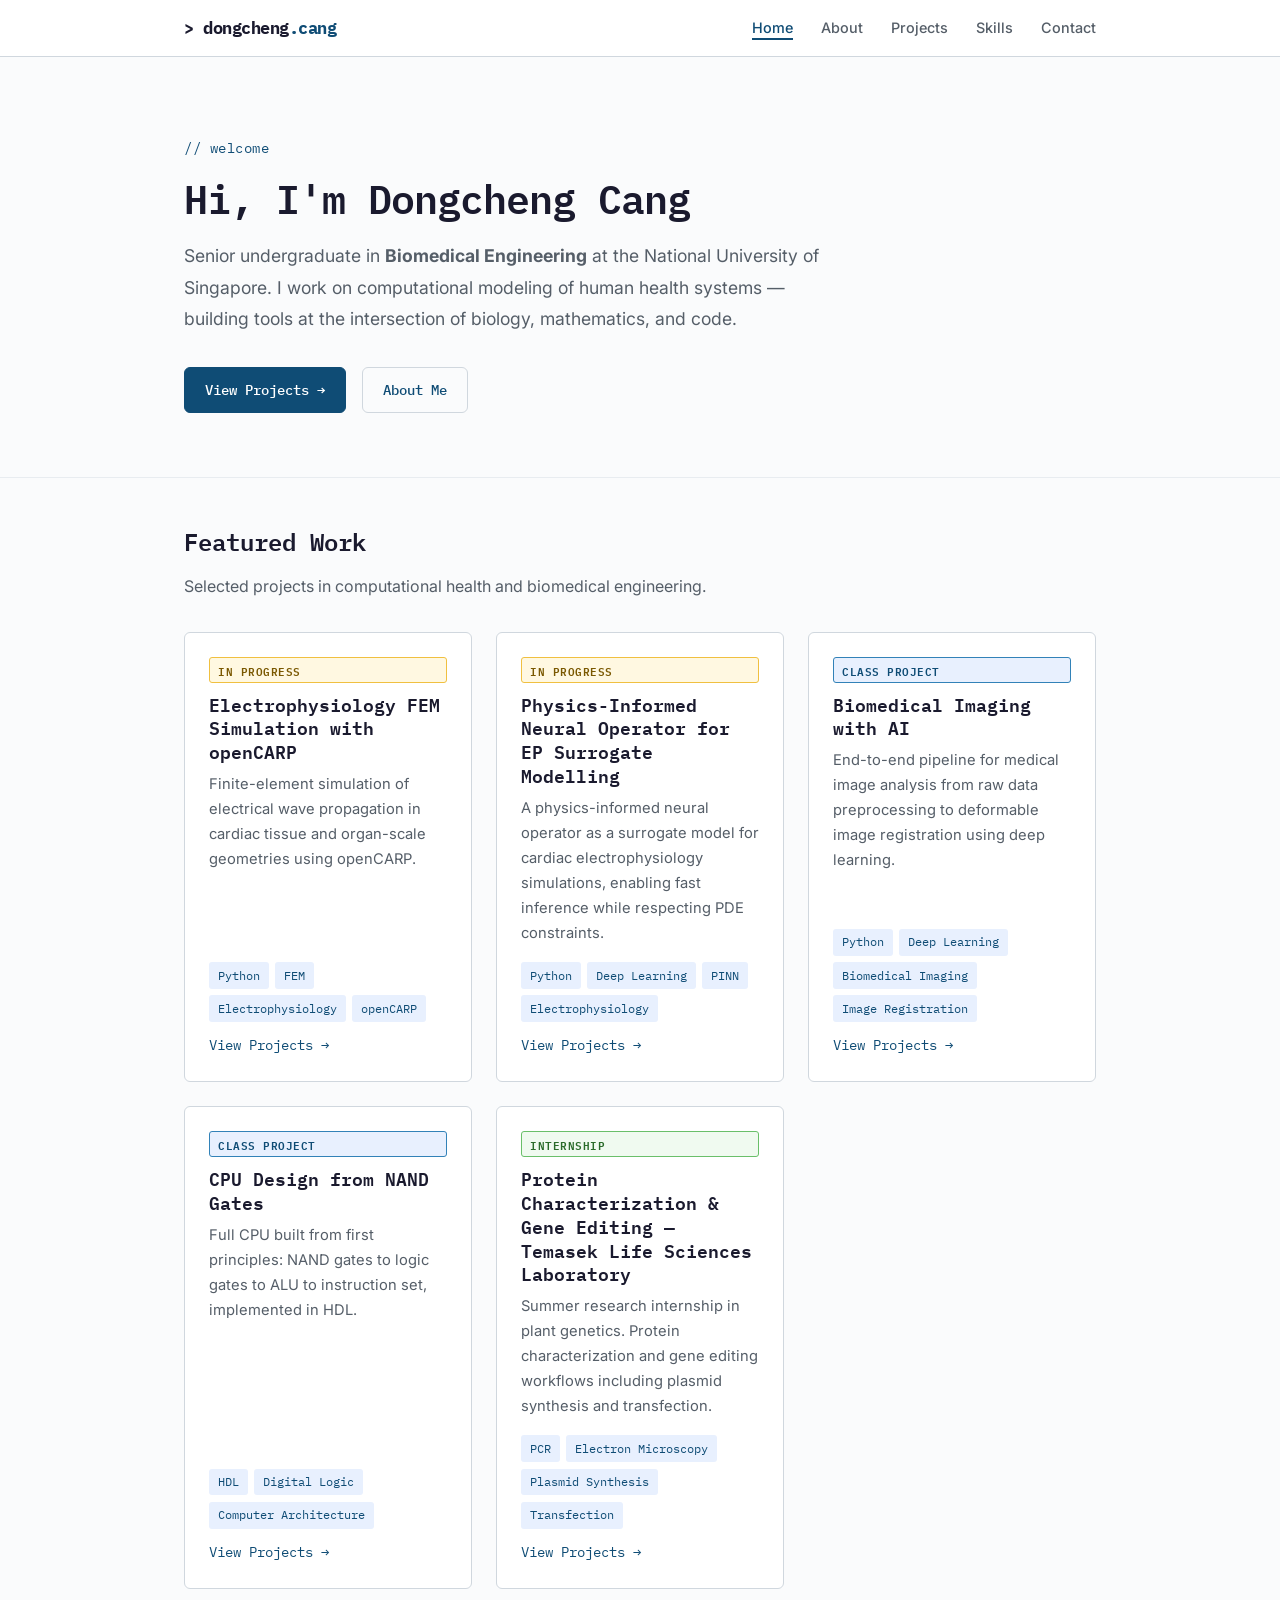
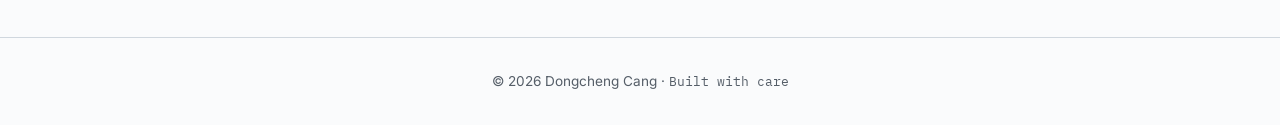
==== index.html @ fb1ef956 "Clean up project structure for modal-only architecture - Remove orphan projects/project-1.html and e" ====
<!DOCTYPE html>
<html lang="en">
<head>
  <meta charset="UTF-8">
  <meta name="viewport" content="width=device-width, initial-scale=1.0">
  <title>Dongcheng Cang</title>
  <link rel="preconnect" href="https://fonts.googleapis.com">
  <link rel="preconnect" href="https://fonts.gstatic.com" crossorigin>
  <link href="https://fonts.googleapis.com/css2?family=IBM+Plex+Mono:wght@400;500;600;700&family=Inter:wght@400;500;600&display=swap" rel="stylesheet">
  <link rel="stylesheet" href="css/style.css">
</head>
<body>

  <!-- Navigation -->
  <nav class="site-nav">
    <div class="container">
      <a href="index.html" class="logo">&gt; dongcheng<span>.cang</span></a>
      <button class="nav-toggle" aria-label="Toggle navigation" onclick="document.querySelector('.nav-links').classList.toggle('open')">&#9776;</button>
      <ul class="nav-links">
        <li><a href="index.html" class="active">Home</a></li>
        <li><a href="about.html">About</a></li>
        <li><a href="projects.html">Projects</a></li>
        <li><a href="skills.html">Skills</a></li>
        <li><a href="contact.html">Contact</a></li>
      </ul>
    </div>
  </nav>

  <!-- Hero -->
  <section class="hero">
    <div class="container">
      <div class="hero-content">
        <div class="hero-label">// welcome</div>
        <h1>Hi, I'm Dongcheng Cang</h1>
        <p class="subtitle">
          Senior undergraduate in <strong>Biomedical Engineering</strong> at the
          National University of Singapore. I work on computational modeling of
          human health systems &mdash; building tools at the intersection of
          biology, mathematics, and code.
        </p>
        <div class="hero-links">
          <a href="projects.html" class="btn btn-primary">View Projects &rarr;</a>
          <a href="about.html" class="btn btn-outline">About Me</a>
        </div>
      </div>
    </div>
  </section>

  <!-- Highlights -->
  <section>
    <div class="container">
      <div class="section-header">
        <h2>Featured Work</h2>
        <p>Selected projects in computational health and biomedical engineering.</p>
      </div>
      <div class="card-grid" id="featured-grid"></div>
    </div>
  </section>

  <script>
    fetch('data/projects.json')
      .then(function (r) { return r.json(); })
      .then(function (projects) {
        const featured = projects.filter(function (p) { return p.featured; });
        document.getElementById('featured-grid').innerHTML = featured.map(function (p) {
          const tagsHTML = p.tags.map(function (t) {
            return '<span class="tag">' + t + '</span>';
          }).join('');
          const badgeCls = p.status === 'In Progress' ? 'status-inprogress' : p.status === 'Internship' ? 'status-internship' : 'status-class';
          const badgeHTML = p.status ? '<span class="status-badge ' + badgeCls + '">' + p.status + '</span>' : '';
          return [
            '<div class="card">',
            '  ' + badgeHTML,
            '  <h3>' + p.title + '</h3>',
            '  <p>' + p.description + '</p>',
            '  <div class="card-tags">' + tagsHTML + '</div>',
            '  <a href="projects.html" class="card-link">View Projects &rarr;</a>',
            '</div>'
          ].join('\n');
        }).join('\n');
      });
  </script>

  <!-- Footer -->
  <footer class="site-footer">
    <div class="container">
      <p>&copy; 2026 Dongcheng Cang &middot; <span class="mono">Built with care</span></p>
    </div>
  </footer>

</body>
</html>
---- css/style.css ----
/* ============================================
   Personal Academic Portfolio — Style Sheet
   ============================================ */

/* --- Custom Properties --- */
:root {
  --bg:          #fafbfc;
  --bg-card:     #ffffff;
  --text:        #1a1a2e;
  --text-muted:  #555e68;
  --accent:      #0f4c75;
  --accent-light:#3282b8;
  --border:      #d0d7de;
  --border-light:#e8ecf0;
  --code-bg:     #f0f2f5;
  --tag-bg:      #e8f0fe;
  --tag-text:    #0f4c75;
  --radius:      6px;
  --max-width:   960px;
  --font-body:   'Inter', 'Segoe UI', system-ui, sans-serif;
  --font-mono:   'IBM Plex Mono', 'Fira Code', 'Consolas', monospace;
}

/* --- Reset & Base --- */
*, *::before, *::after { box-sizing: border-box; margin: 0; padding: 0; }

html { scroll-behavior: smooth; }

body {
  font-family: var(--font-body);
  color: var(--text);
  background: var(--bg);
  line-height: 1.7;
  font-size: 16px;
  -webkit-font-smoothing: antialiased;
}

a {
  color: var(--accent);
  text-decoration: none;
  transition: color 0.2s;
}
a:hover { color: var(--accent-light); }

img { max-width: 100%; display: block; }

/* --- Typography --- */
h1, h2, h3, h4 {
  font-family: var(--font-mono);
  font-weight: 600;
  line-height: 1.3;
  color: var(--text);
}
h1 { font-size: 2rem; }
h2 { font-size: 1.5rem; margin-bottom: 1rem; }
h3 { font-size: 1.15rem; }

.mono { font-family: var(--font-mono); }
.muted { color: var(--text-muted); }

/* --- Layout --- */
.container {
  max-width: var(--max-width);
  margin: 0 auto;
  padding: 0 1.5rem;
}

section {
  padding: 3rem 0;
}

section + section {
  border-top: 1px solid var(--border-light);
}

/* --- Navigation --- */
.site-nav {
  border-bottom: 1px solid var(--border);
  background: var(--bg-card);
  position: sticky;
  top: 0;
  z-index: 100;
}

.site-nav .container {
  display: flex;
  align-items: center;
  justify-content: space-between;
  height: 56px;
}

.site-nav .logo {
  font-family: var(--font-mono);
  font-weight: 700;
  font-size: 1.05rem;
  color: var(--text);
  letter-spacing: -0.5px;
}
.site-nav .logo span { color: var(--accent); }

.nav-links { display: flex; gap: 1.75rem; list-style: none; }

.nav-links a {
  font-size: 0.9rem;
  color: var(--text-muted);
  font-weight: 500;
  position: relative;
  padding-bottom: 2px;
}

.nav-links a::after {
  content: '';
  position: absolute;
  bottom: -2px;
  left: 0;
  width: 0;
  height: 2px;
  background: var(--accent);
  transition: width 0.25s;
}

.nav-links a:hover,
.nav-links a.active {
  color: var(--accent);
}

.nav-links a:hover::after,
.nav-links a.active::after {
  width: 100%;
}

/* Mobile nav toggle */
.nav-toggle {
  display: none;
  background: none;
  border: none;
  font-size: 1.5rem;
  cursor: pointer;
  color: var(--text);
}

/* --- Hero --- */
.hero {
  padding: 5rem 0 4rem;
  border-bottom: none;
}

.hero-content {
  max-width: 640px;
}

.hero-label {
  font-family: var(--font-mono);
  font-size: 0.85rem;
  color: var(--accent);
  margin-bottom: 0.75rem;
  letter-spacing: 0.5px;
}

.hero h1 {
  font-size: 2.5rem;
  margin-bottom: 1rem;
  letter-spacing: -1px;
}

.hero .subtitle {
  font-size: 1.1rem;
  color: var(--text-muted);
  margin-bottom: 2rem;
  line-height: 1.8;
}

.hero-links {
  display: flex;
  gap: 1rem;
  flex-wrap: wrap;
}

.btn {
  display: inline-flex;
  align-items: center;
  gap: 0.4rem;
  padding: 0.6rem 1.25rem;
  border-radius: var(--radius);
  font-size: 0.9rem;
  font-weight: 500;
  font-family: var(--font-mono);
  transition: all 0.2s;
  border: 1px solid transparent;
}

.btn-primary {
  background: var(--accent);
  color: #fff;
  border-color: var(--accent);
}
.btn-primary:hover {
  background: var(--accent-light);
  border-color: var(--accent-light);
  color: #fff;
}

.btn-outline {
  background: transparent;
  color: var(--accent);
  border-color: var(--border);
}
.btn-outline:hover {
  border-color: var(--accent);
  background: var(--tag-bg);
}

/* --- Cards / Project Grid --- */
.card-grid {
  display: grid;
  grid-template-columns: repeat(auto-fill, minmax(280px, 1fr));
  gap: 1.5rem;
}

.card {
  background: var(--bg-card);
  border: 1px solid var(--border);
  border-radius: var(--radius);
  padding: 1.5rem;
  transition: border-color 0.2s, box-shadow 0.2s;
  display: flex;
  flex-direction: column;
}

.card:hover {
  border-color: var(--accent-light);
  box-shadow: 0 2px 12px rgba(15, 76, 117, 0.08);
}

.card h3 {
  margin-bottom: 0.5rem;
}

.card p {
  color: var(--text-muted);
  font-size: 0.92rem;
  flex-grow: 1;
  margin-bottom: 1rem;
}

.card-tags {
  display: flex;
  flex-wrap: wrap;
  gap: 0.4rem;
}

.tag {
  font-family: var(--font-mono);
  font-size: 0.75rem;
  background: var(--tag-bg);
  color: var(--tag-text);
  padding: 0.2rem 0.55rem;
  border-radius: 3px;
}

.card-link {
  display: inline-flex;
  align-items: center;
  gap: 0.3rem;
  font-family: var(--font-mono);
  font-size: 0.85rem;
  margin-top: 0.75rem;
  color: var(--accent);
}

/* --- About / Info Sections --- */
.info-grid {
  display: grid;
  grid-template-columns: 200px 1fr;
  gap: 0.75rem 2rem;
  font-size: 0.95rem;
}

.info-grid dt {
  font-family: var(--font-mono);
  font-weight: 600;
  color: var(--text-muted);
  font-size: 0.85rem;
  text-transform: uppercase;
  letter-spacing: 0.5px;
}

.info-grid dd {
  margin: 0;
}

/* --- Skills --- */
.skills-section {
  display: grid;
  grid-template-columns: repeat(auto-fill, minmax(220px, 1fr));
  gap: 1.5rem;
}

.skill-group h3 {
  font-size: 0.85rem;
  text-transform: uppercase;
  letter-spacing: 0.5px;
  color: var(--text-muted);
  margin-bottom: 0.75rem;
  font-family: var(--font-mono);
}

.skill-group ul {
  list-style: none;
}

.skill-group li {
  font-size: 0.92rem;
  padding: 0.3rem 0;
  border-bottom: 1px solid var(--border-light);
}

.skill-group li:last-child { border-bottom: none; }

/* --- Timeline --- */
.timeline { list-style: none; }

.timeline-item {
  position: relative;
  padding-left: 1.5rem;
  padding-bottom: 2rem;
  border-left: 2px solid var(--border);
}

.timeline-item:last-child { padding-bottom: 0; }

.timeline-item::before {
  content: '';
  position: absolute;
  left: -5px;
  top: 6px;
  width: 8px;
  height: 8px;
  border-radius: 50%;
  background: var(--accent);
}

.timeline-date {
  font-family: var(--font-mono);
  font-size: 0.8rem;
  color: var(--text-muted);
}

.timeline-item h3 {
  font-size: 1rem;
  margin: 0.25rem 0 0.15rem;
}

.timeline-item p {
  font-size: 0.92rem;
  color: var(--text-muted);
}

/* --- Contact --- */
.contact-list {
  list-style: none;
  display: flex;
  flex-direction: column;
  gap: 1rem;
}

.contact-list li {
  display: flex;
  align-items: center;
  gap: 0.75rem;
  font-size: 0.95rem;
}

.contact-icon {
  font-family: var(--font-mono);
  font-size: 0.8rem;
  color: var(--accent);
  min-width: 70px;
  text-transform: uppercase;
  letter-spacing: 0.5px;
  font-weight: 600;
}

/* --- Footer --- */
.site-footer {
  border-top: 1px solid var(--border);
  padding: 2rem 0;
  text-align: center;
  font-size: 0.85rem;
  color: var(--text-muted);
}

.site-footer .mono {
  font-size: 0.8rem;
}

/* --- Section Header --- */
.section-header {
  margin-bottom: 2rem;
}

.section-header p {
  color: var(--text-muted);
  max-width: 600px;
}

/* --- Page Header (for inner pages) --- */
.page-header {
  padding: 3rem 0 1rem;
}

.page-header h1 {
  margin-bottom: 0.5rem;
}

.page-header p {
  color: var(--text-muted);
  max-width: 600px;
}

/* --- Status Badges (project cards) --- */
.status-badge {
  display: inline-block;
  font-family: var(--font-mono);
  font-size: 0.7rem;
  font-weight: 600;
  text-transform: uppercase;
  letter-spacing: 0.5px;
  padding: 0.15rem 0.5rem;
  border-radius: 3px;
  margin-bottom: 0.6rem;
}

.status-inprogress {
  background: #fff8e1;
  color: #7a5800;
  border: 1px solid #f0c040;
}

.status-class {
  background: var(--tag-bg);
  color: var(--tag-text);
  border: 1px solid var(--accent-light);
}

.status-internship {
  background: #f0faf0;
  color: #2a6b2a;
  border: 1px solid #6abf6a;
}

/* --- Skill Pills (Skills page) --- */
.skill-pills {
  display: flex;
  flex-wrap: wrap;
  gap: 0.6rem;
}

.skill-pill {
  display: inline-block;
  font-family: var(--font-mono);
  font-size: 0.85rem;
  font-weight: 500;
  padding: 0.4rem 0.9rem;
  border-radius: 20px;
  border: 1px solid var(--border);
  background: var(--bg-card);
  color: var(--text);
  transition: background 0.2s, border-color 0.2s, color 0.2s, transform 0.15s;
  cursor: pointer;
}

.skill-pill:hover {
  background: var(--accent);
  border-color: var(--accent);
  color: #fff;
  transform: translateY(-1px);
}

/* --- Filter Banner (Projects page) --- */
.filter-banner {
  background: var(--tag-bg);
  border-bottom: 1px solid var(--border-light);
  padding: 0.65rem 0;
  font-size: 0.9rem;
  color: var(--text-muted);
}

.filter-banner .container {
  display: flex;
  align-items: center;
  gap: 1.25rem;
}

.filter-banner strong {
  font-family: var(--font-mono);
  color: var(--accent);
}

.filter-clear {
  font-family: var(--font-mono);
  font-size: 0.82rem;
  color: var(--text-muted);
  border: 1px solid var(--border);
  padding: 0.15rem 0.55rem;
  border-radius: 3px;
  transition: color 0.2s, border-color 0.2s;
}

.filter-clear:hover {
  color: var(--accent);
  border-color: var(--accent);
}

/* --- Card highlight / dim states (Projects filtering) --- */
.card.highlighted {
  border-color: var(--accent);
  box-shadow: 0 0 0 3px rgba(15, 76, 117, 0.12), 0 2px 12px rgba(15, 76, 117, 0.1);
}

.card.dimmed {
  opacity: 0.35;
  filter: grayscale(30%);
}

/* --- Detail Modal --- */
.modal-overlay {
  display: none;
  position: fixed;
  inset: 0;
  background: rgba(0, 0, 0, 0.45);
  z-index: 200;
  align-items: center;
  justify-content: center;
  padding: 1.5rem;
}

.modal-overlay.open {
  display: flex;
}

.modal-box {
  background: var(--bg-card);
  border: 1px solid var(--border);
  border-radius: var(--radius);
  max-width: 680px;
  width: 100%;
  max-height: 85vh;
  overflow-y: auto;
  padding: 2rem;
  position: relative;
}

.modal-close {
  position: absolute;
  top: 1rem;
  right: 1.25rem;
  background: none;
  border: none;
  font-size: 1.4rem;
  line-height: 1;
  cursor: pointer;
  color: var(--text-muted);
  font-family: var(--font-mono);
  transition: color 0.2s;
}
.modal-close:hover { color: var(--text); }

.modal-title {
  font-size: 1.25rem;
  margin: 0.4rem 0 0.75rem;
}

.modal-section {
  margin-top: 1.5rem;
  padding-top: 1.5rem;
  border-top: 1px solid var(--border-light);
}

.modal-section h4 {
  font-family: var(--font-mono);
  font-size: 0.75rem;
  text-transform: uppercase;
  letter-spacing: 0.5px;
  color: var(--text-muted);
  margin-bottom: 0.5rem;
}

.modal-section p {
  font-size: 0.95rem;
  color: var(--text-muted);
  line-height: 1.75;
}

.modal-links {
  list-style: none;
  display: flex;
  flex-direction: column;
  gap: 0.4rem;
}

.modal-links a {
  font-family: var(--font-mono);
  font-size: 0.85rem;
}

/* Details button (looks like card-link but is a <button>) */
.details-btn {
  background: none;
  border: none;
  padding: 0;
  cursor: pointer;
}

/* --- Responsive --- */
@media (max-width: 768px) {
  .hero h1 { font-size: 1.8rem; }
  .hero { padding: 3rem 0 2.5rem; }
  .info-grid { grid-template-columns: 1fr; gap: 0.25rem 0; }
  .info-grid dt { margin-top: 0.75rem; }
  section { padding: 2rem 0; }

  .nav-links {
    display: none;
    flex-direction: column;
    position: absolute;
    top: 56px;
    left: 0;
    right: 0;
    background: var(--bg-card);
    border-bottom: 1px solid var(--border);
    padding: 1rem 1.5rem;
    gap: 0.75rem;
  }

  .nav-links.open { display: flex; }
  .nav-toggle { display: block; }
}

@media (max-width: 480px) {
  .hero h1 { font-size: 1.5rem; }
  .card-grid { grid-template-columns: 1fr; }
}
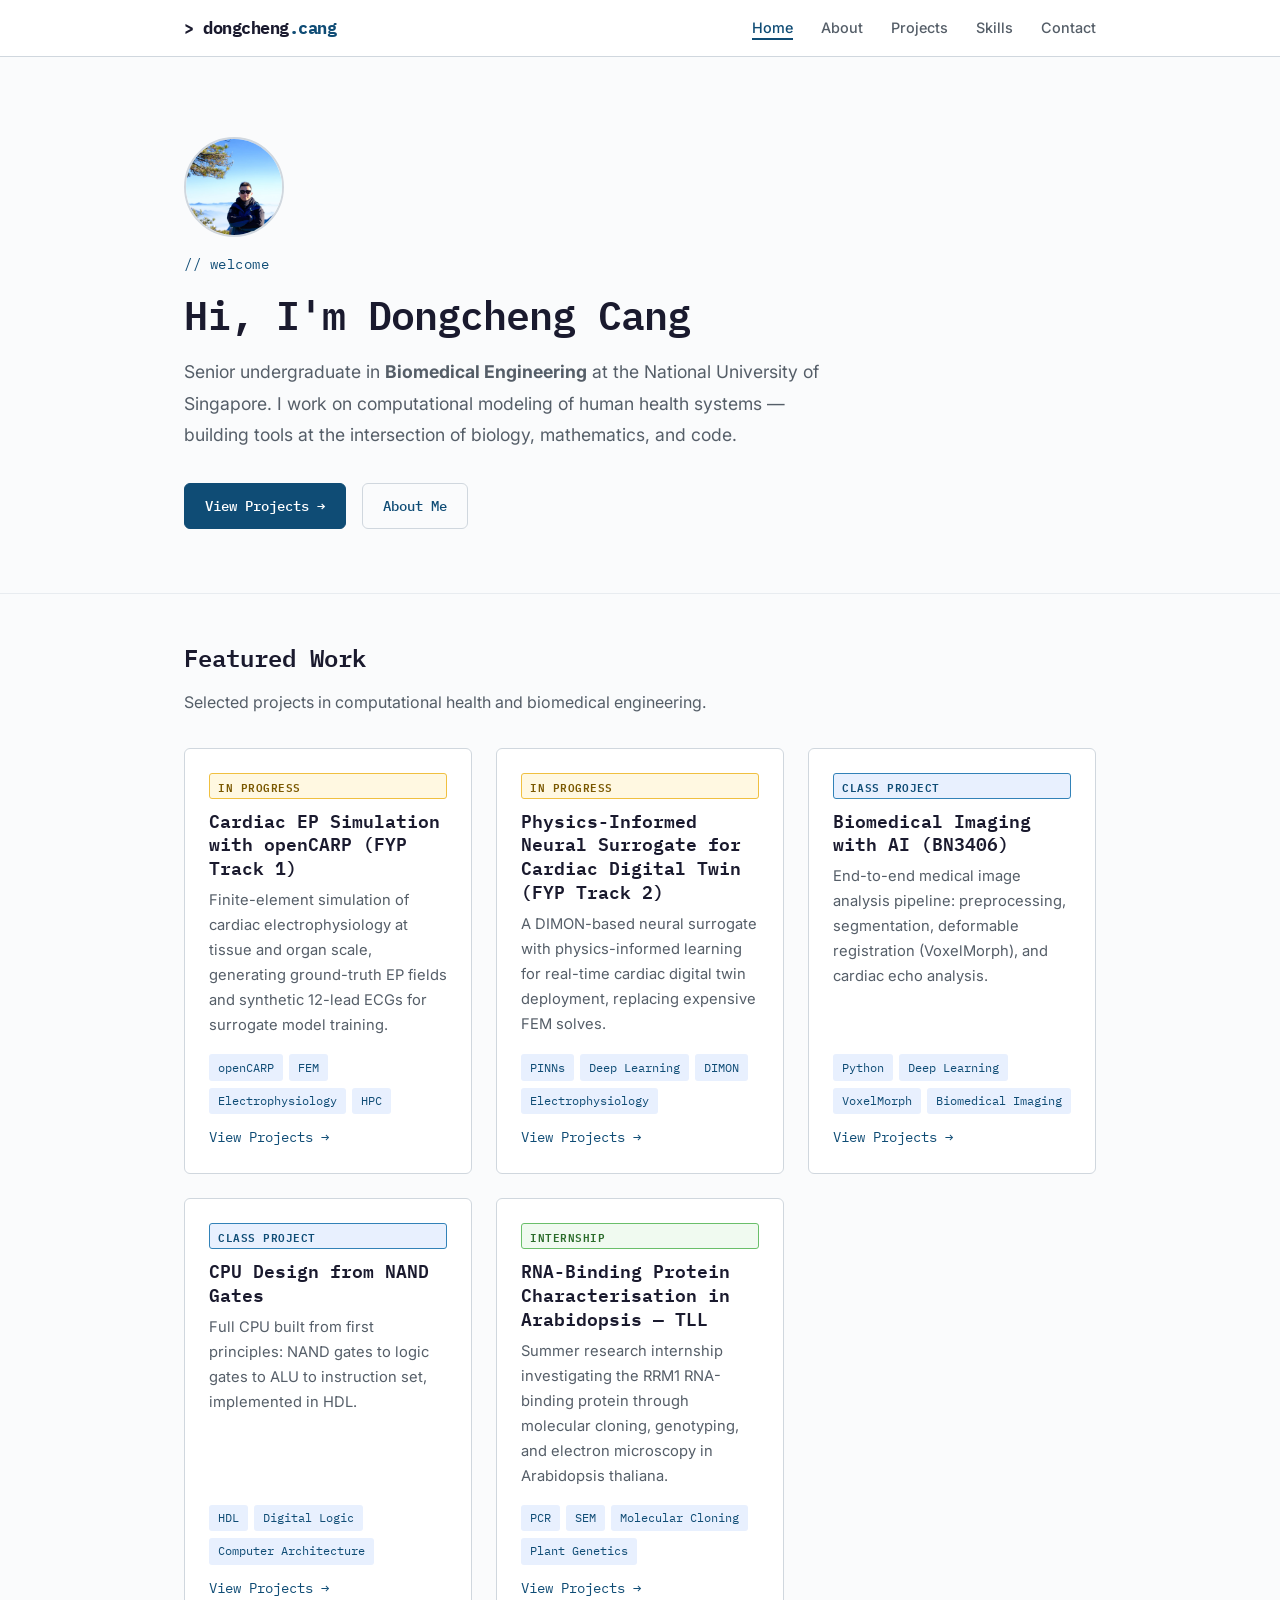
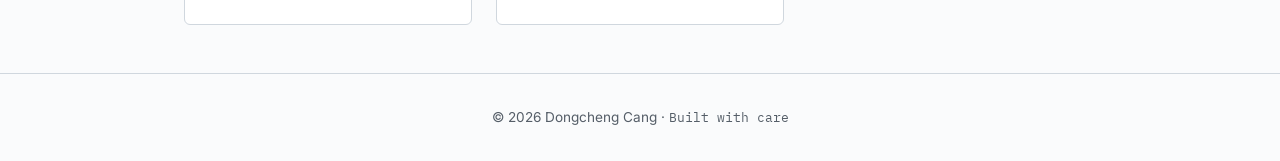
==== commit 0c8e26ca: "Add circular profile photo to homepage hero Co-Authored-By: Claude Sonnet 4.6 <noreply@anthropic.com" ====
--- a/index.html
+++ b/index.html
@@ -30,6 +30,7 @@
   <section class="hero">
     <div class="container">
       <div class="hero-content">
+        <img src="images/profile.jpg" alt="Dongcheng Cang" class="hero-avatar">
         <div class="hero-label">// welcome</div>
         <h1>Hi, I'm Dongcheng Cang</h1>
         <p class="subtitle">
--- a/css/style.css
+++ b/css/style.css
@@ -523,6 +523,32 @@
   filter: grayscale(30%);
 }
 
+/* --- Profile Photo --- */
+.bio-layout {
+  display: flex;
+  gap: 2.5rem;
+  align-items: flex-start;
+}
+
+.profile-photo {
+  width: 180px;
+  height: 180px;
+  border-radius: 50%;
+  border: 2px solid var(--border);
+  object-fit: cover;
+  flex-shrink: 0;
+}
+
+/* --- Hero Avatar --- */
+.hero-avatar {
+  width: 100px;
+  height: 100px;
+  border-radius: 50%;
+  border: 2px solid var(--border);
+  object-fit: cover;
+  margin-bottom: 1rem;
+}
+
 /* --- Detail Modal --- */
 .modal-overlay {
   display: none;
@@ -616,6 +642,8 @@
 @media (max-width: 768px) {
   .hero h1 { font-size: 1.8rem; }
   .hero { padding: 3rem 0 2.5rem; }
+  .bio-layout { flex-direction: column; align-items: center; }
+  .profile-photo { width: 140px; height: 140px; }
   .info-grid { grid-template-columns: 1fr; gap: 0.25rem 0; }
   .info-grid dt { margin-top: 0.75rem; }
   section { padding: 2rem 0; }
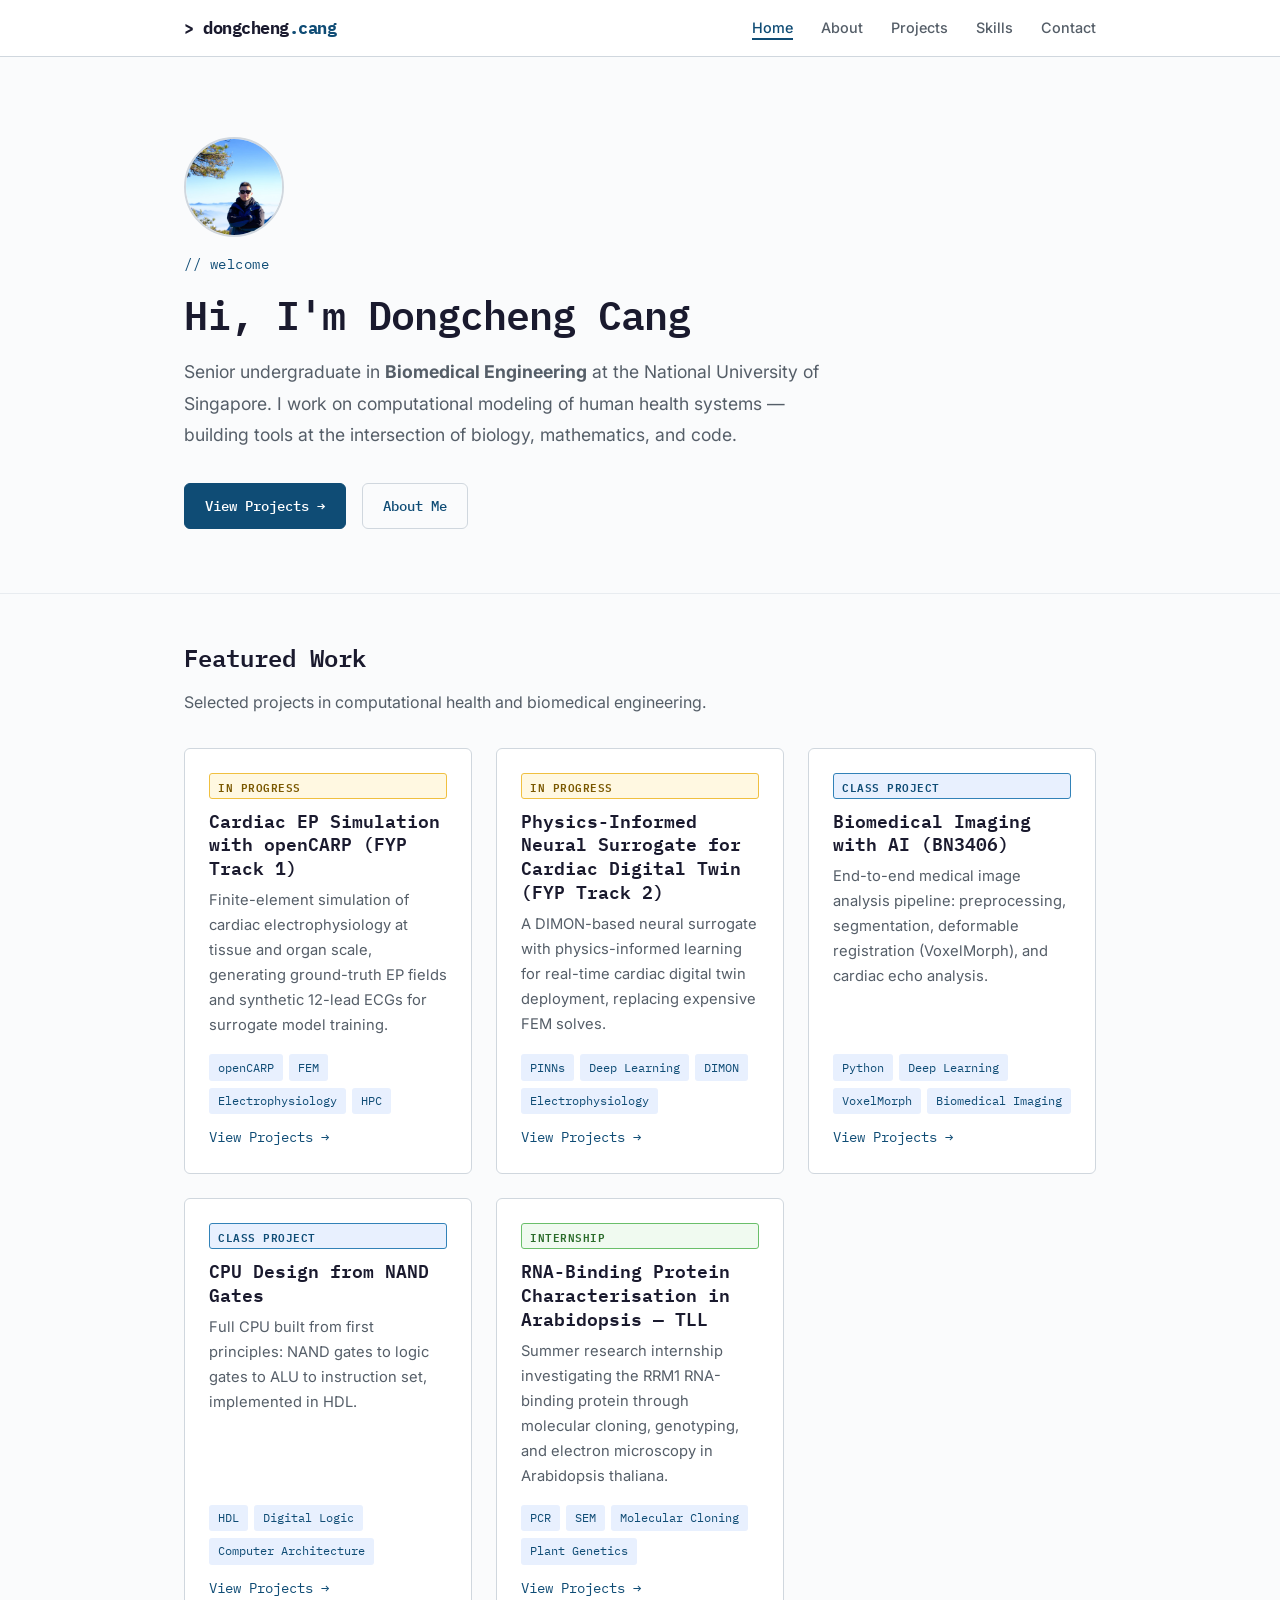
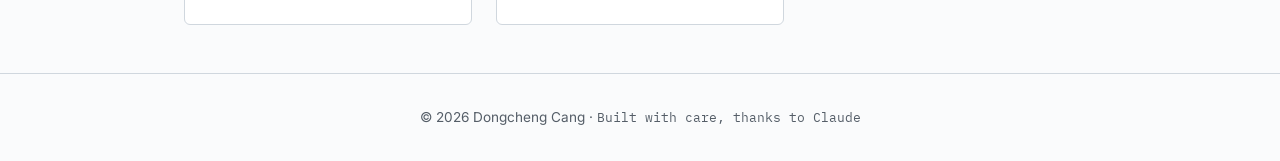
==== commit 7c8fe82a: "Add supervisor credits, AI agents interest, and Claude attribution - FYP: supervised by Dr Lei Li, D" ====
--- a/index.html
+++ b/index.html
@@ -85,7 +85,7 @@
   <!-- Footer -->
   <footer class="site-footer">
     <div class="container">
-      <p>&copy; 2026 Dongcheng Cang &middot; <span class="mono">Built with care</span></p>
+      <p>&copy; 2026 Dongcheng Cang &middot; <span class="mono">Built with care, thanks to Claude</span></p>
     </div>
   </footer>
 
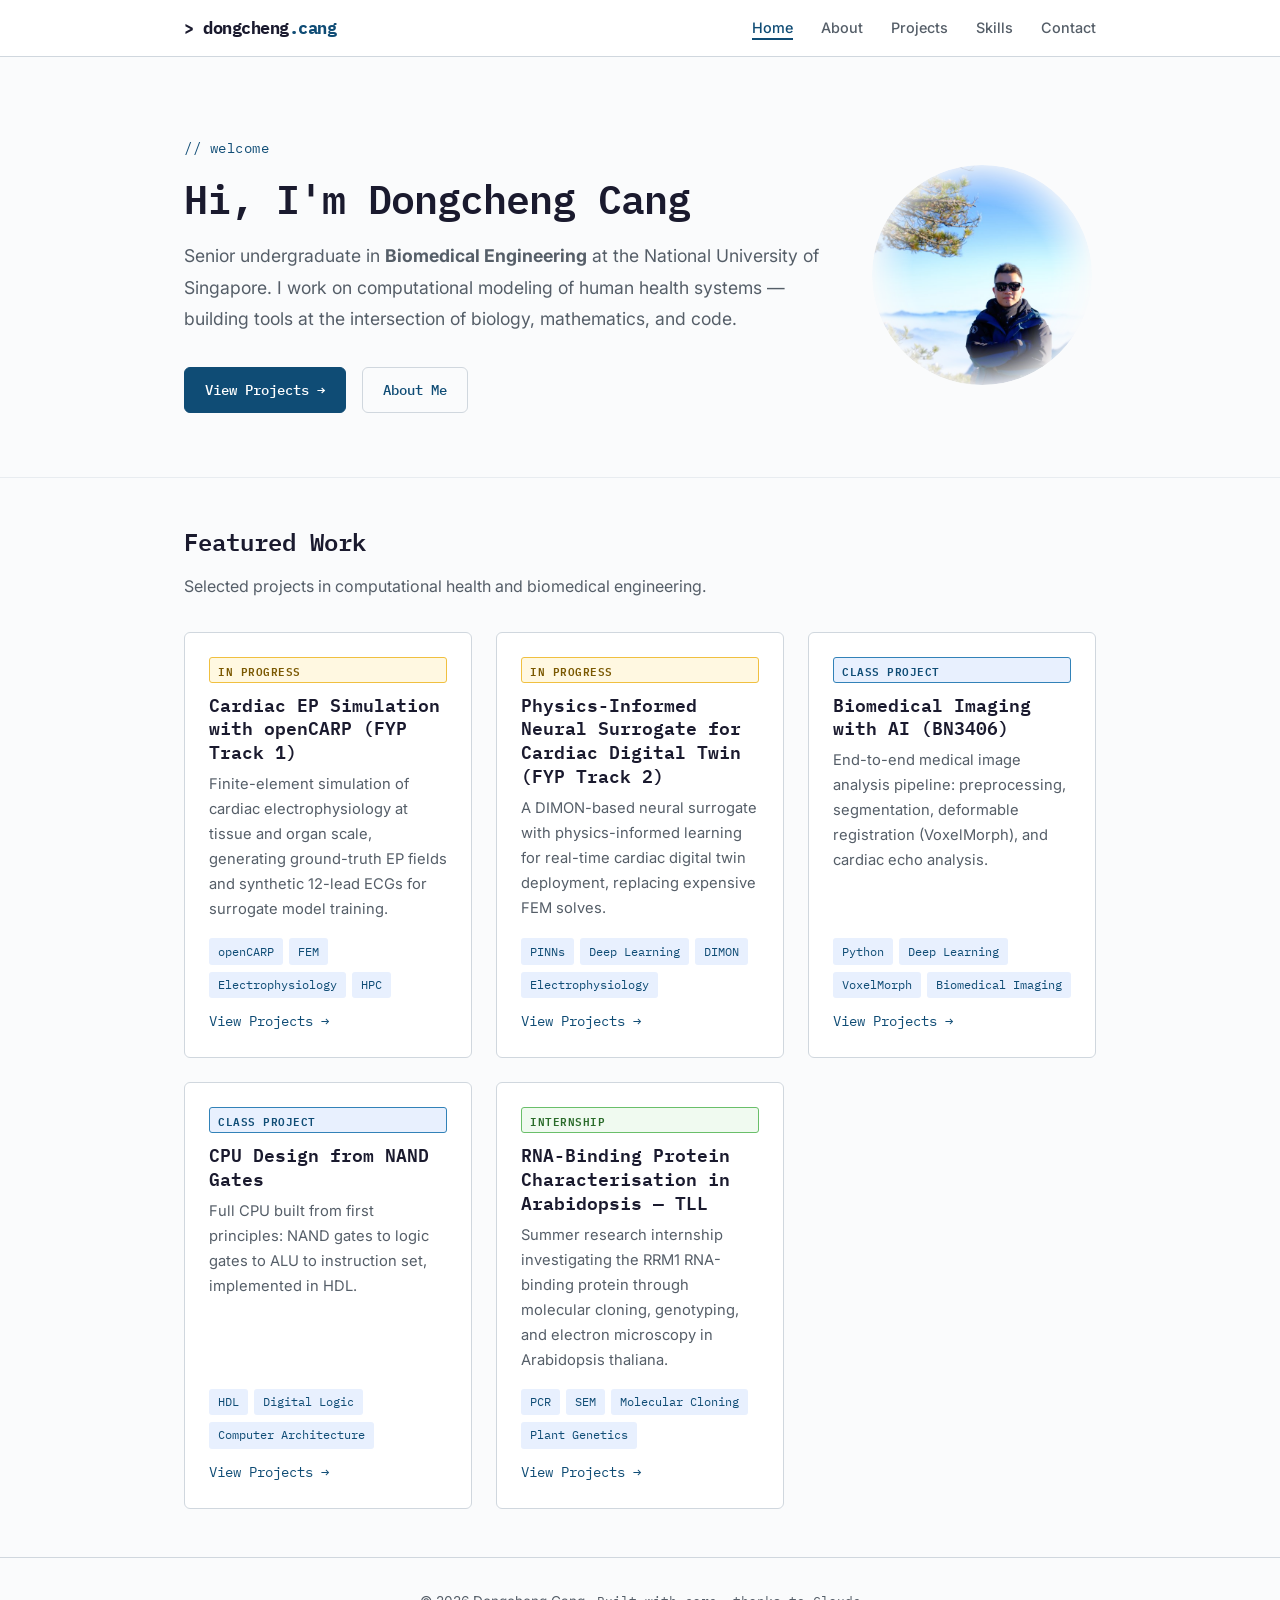
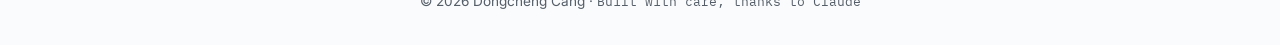
==== commit b1cd6e5e: "Move hero photo to right of title, increase size to 220px Flex layout with text left, circular faded" ====
--- a/index.html
+++ b/index.html
@@ -29,20 +29,22 @@
   <!-- Hero -->
   <section class="hero">
     <div class="container">
-      <div class="hero-content">
+      <div class="hero-layout">
+        <div class="hero-content">
+          <div class="hero-label">// welcome</div>
+          <h1>Hi, I'm Dongcheng Cang</h1>
+          <p class="subtitle">
+            Senior undergraduate in <strong>Biomedical Engineering</strong> at the
+            National University of Singapore. I work on computational modeling of
+            human health systems &mdash; building tools at the intersection of
+            biology, mathematics, and code.
+          </p>
+          <div class="hero-links">
+            <a href="projects.html" class="btn btn-primary">View Projects &rarr;</a>
+            <a href="about.html" class="btn btn-outline">About Me</a>
+          </div>
+        </div>
         <img src="images/profile.jpg" alt="Dongcheng Cang" class="hero-avatar">
-        <div class="hero-label">// welcome</div>
-        <h1>Hi, I'm Dongcheng Cang</h1>
-        <p class="subtitle">
-          Senior undergraduate in <strong>Biomedical Engineering</strong> at the
-          National University of Singapore. I work on computational modeling of
-          human health systems &mdash; building tools at the intersection of
-          biology, mathematics, and code.
-        </p>
-        <div class="hero-links">
-          <a href="projects.html" class="btn btn-primary">View Projects &rarr;</a>
-          <a href="about.html" class="btn btn-outline">About Me</a>
-        </div>
       </div>
     </div>
   </section>
--- a/css/style.css
+++ b/css/style.css
@@ -539,14 +539,22 @@
   flex-shrink: 0;
 }
 
-/* --- Hero Avatar --- */
+/* --- Hero Layout & Avatar --- */
+.hero-layout {
+  display: flex;
+  align-items: center;
+  gap: 3rem;
+}
+
 .hero-avatar {
-  width: 100px;
-  height: 100px;
+  width: 220px;
+  height: 220px;
   border-radius: 50%;
-  border: 2px solid var(--border);
   object-fit: cover;
-  margin-bottom: 1rem;
+  object-position: center 35%;
+  flex-shrink: 0;
+  -webkit-mask-image: radial-gradient(circle, black 45%, transparent 75%);
+  mask-image: radial-gradient(circle, black 45%, transparent 75%);
 }
 
 /* --- Detail Modal --- */
@@ -642,6 +650,8 @@
 @media (max-width: 768px) {
   .hero h1 { font-size: 1.8rem; }
   .hero { padding: 3rem 0 2.5rem; }
+  .hero-layout { flex-direction: column-reverse; }
+  .hero-avatar { width: 160px; height: 160px; }
   .bio-layout { flex-direction: column; align-items: center; }
   .profile-photo { width: 140px; height: 140px; }
   .info-grid { grid-template-columns: 1fr; gap: 0.25rem 0; }
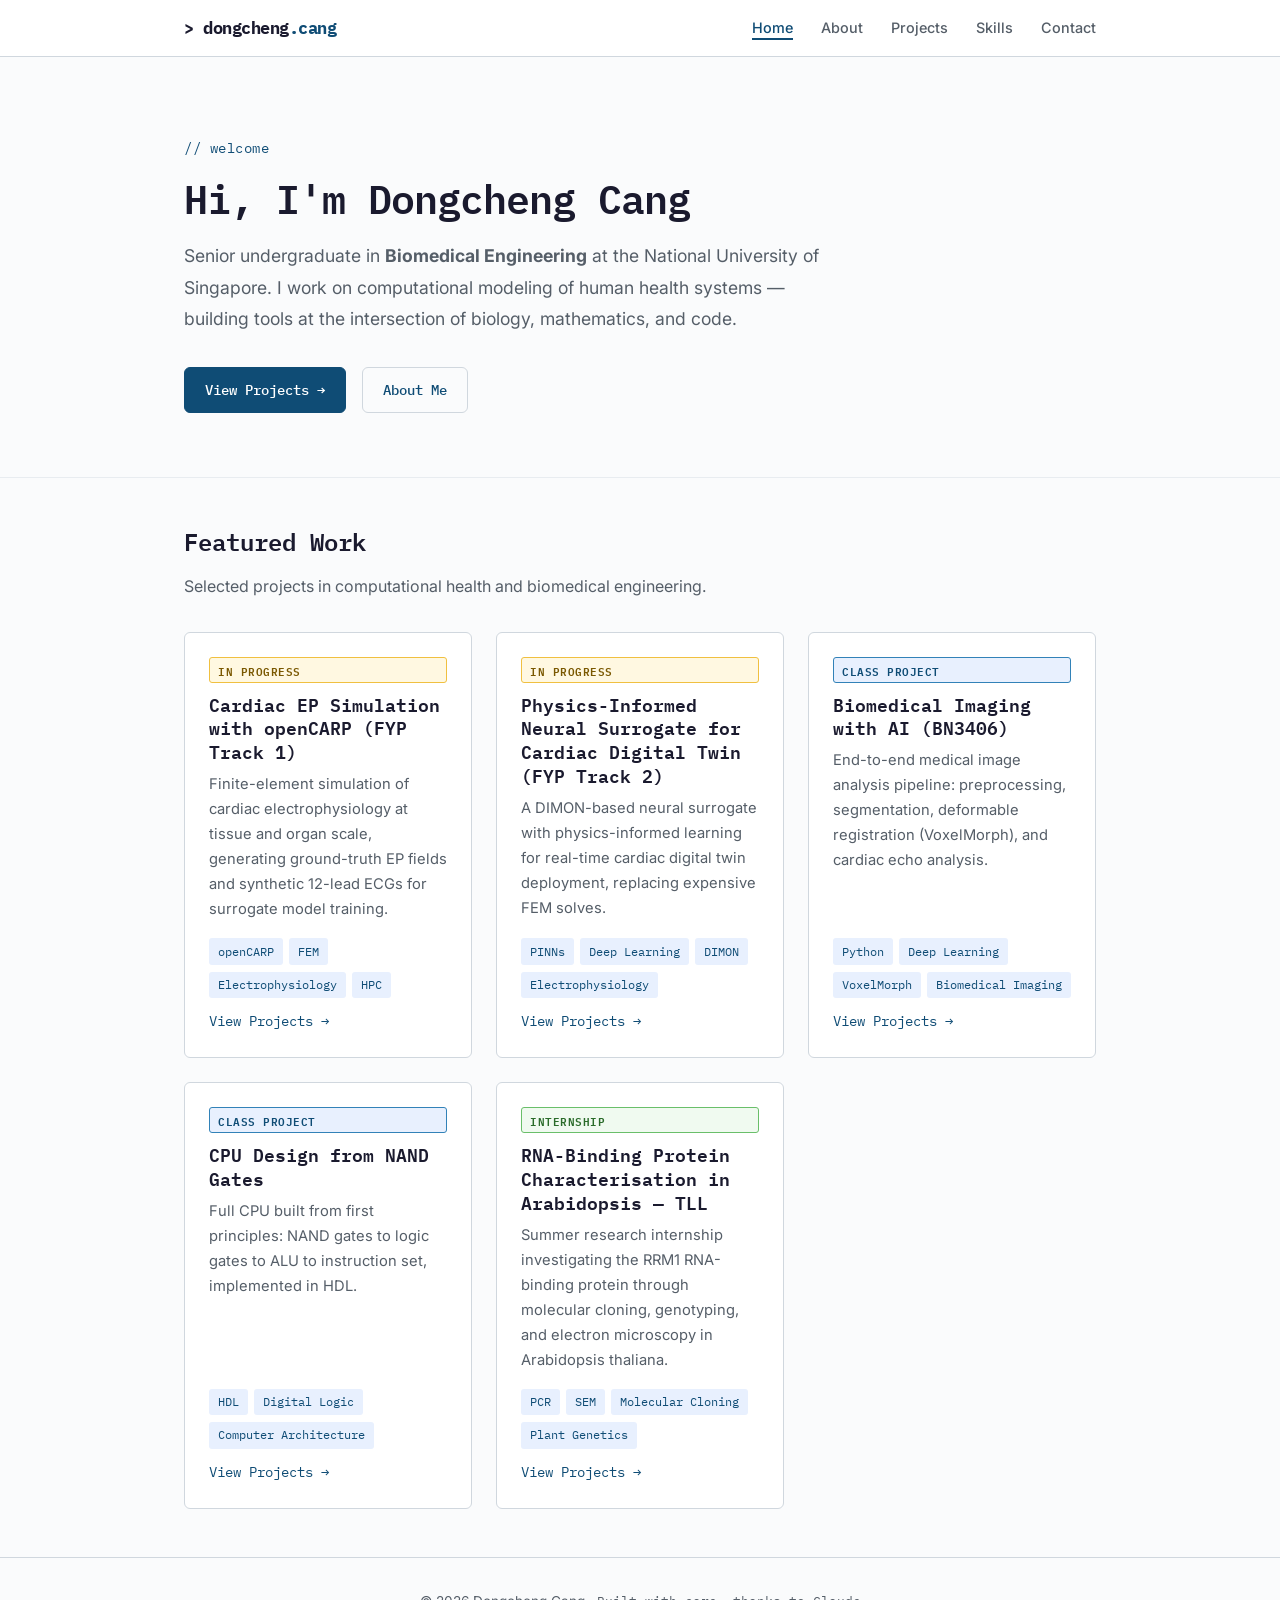
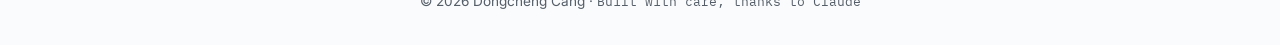
==== commit 475dc6f4: "Remove photo from homepage hero Photo remains on the About page only.  Co-Authored-By: Claude Sonnet" ====
--- a/index.html
+++ b/index.html
@@ -29,22 +29,19 @@
   <!-- Hero -->
   <section class="hero">
     <div class="container">
-      <div class="hero-layout">
-        <div class="hero-content">
-          <div class="hero-label">// welcome</div>
-          <h1>Hi, I'm Dongcheng Cang</h1>
-          <p class="subtitle">
-            Senior undergraduate in <strong>Biomedical Engineering</strong> at the
-            National University of Singapore. I work on computational modeling of
-            human health systems &mdash; building tools at the intersection of
-            biology, mathematics, and code.
-          </p>
-          <div class="hero-links">
-            <a href="projects.html" class="btn btn-primary">View Projects &rarr;</a>
-            <a href="about.html" class="btn btn-outline">About Me</a>
-          </div>
+      <div class="hero-content">
+        <div class="hero-label">// welcome</div>
+        <h1>Hi, I'm Dongcheng Cang</h1>
+        <p class="subtitle">
+          Senior undergraduate in <strong>Biomedical Engineering</strong> at the
+          National University of Singapore. I work on computational modeling of
+          human health systems &mdash; building tools at the intersection of
+          biology, mathematics, and code.
+        </p>
+        <div class="hero-links">
+          <a href="projects.html" class="btn btn-primary">View Projects &rarr;</a>
+          <a href="about.html" class="btn btn-outline">About Me</a>
         </div>
-        <img src="images/profile.jpg" alt="Dongcheng Cang" class="hero-avatar">
       </div>
     </div>
   </section>
--- a/css/style.css
+++ b/css/style.css
@@ -539,23 +539,6 @@
   flex-shrink: 0;
 }
 
-/* --- Hero Layout & Avatar --- */
-.hero-layout {
-  display: flex;
-  align-items: center;
-  gap: 3rem;
-}
-
-.hero-avatar {
-  width: 220px;
-  height: 220px;
-  border-radius: 50%;
-  object-fit: cover;
-  object-position: center 35%;
-  flex-shrink: 0;
-  -webkit-mask-image: radial-gradient(circle, black 45%, transparent 75%);
-  mask-image: radial-gradient(circle, black 45%, transparent 75%);
-}
 
 /* --- Detail Modal --- */
 .modal-overlay {
@@ -650,8 +633,6 @@
 @media (max-width: 768px) {
   .hero h1 { font-size: 1.8rem; }
   .hero { padding: 3rem 0 2.5rem; }
-  .hero-layout { flex-direction: column-reverse; }
-  .hero-avatar { width: 160px; height: 160px; }
   .bio-layout { flex-direction: column; align-items: center; }
   .profile-photo { width: 140px; height: 140px; }
   .info-grid { grid-template-columns: 1fr; gap: 0.25rem 0; }
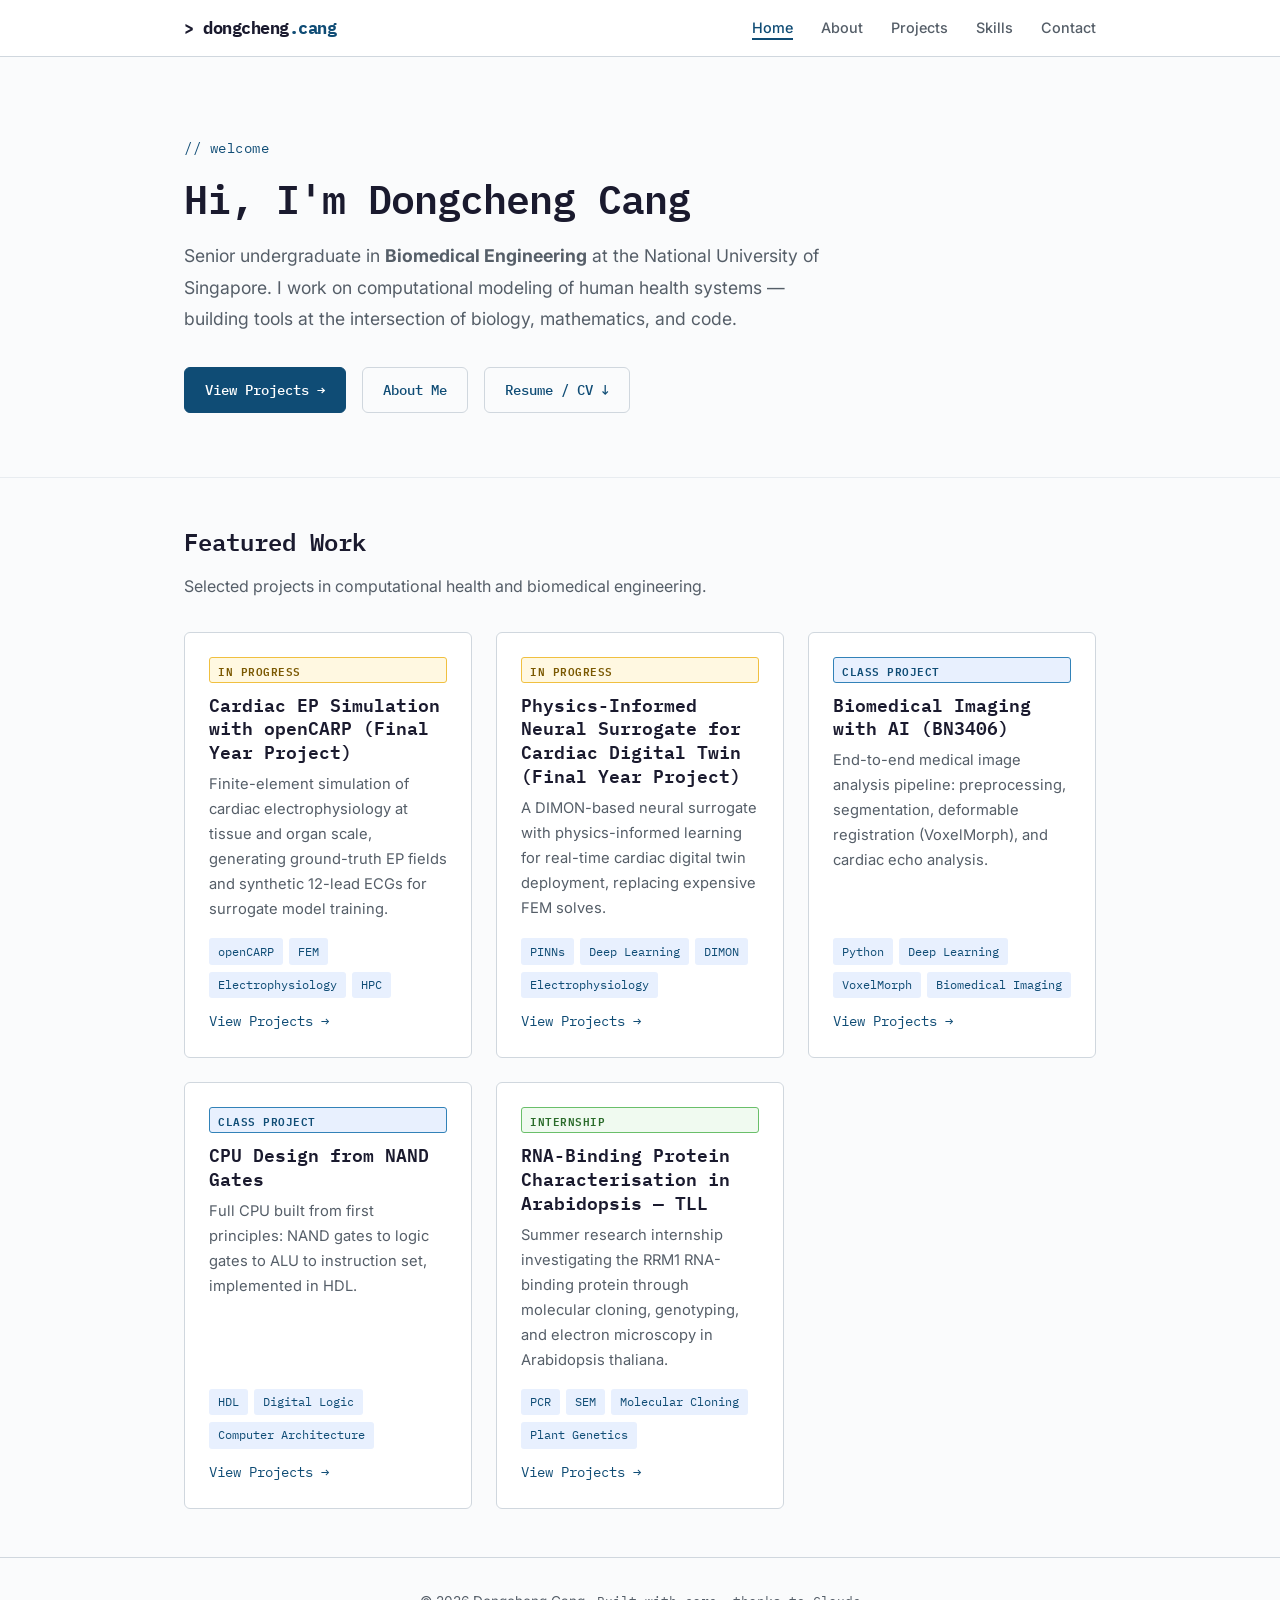
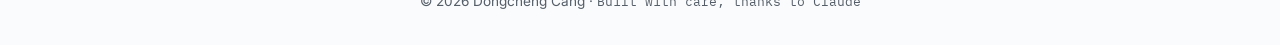
==== commit 650fd73d: "Redesign projects page as blog feed, add resume button - Projects page: featured projects now render" ====
--- a/index.html
+++ b/index.html
@@ -41,6 +41,7 @@
         <div class="hero-links">
           <a href="projects.html" class="btn btn-primary">View Projects &rarr;</a>
           <a href="about.html" class="btn btn-outline">About Me</a>
+          <a href="docs/resume.pdf" class="btn btn-outline" target="_blank">Resume / CV &darr;</a>
         </div>
       </div>
     </div>
--- a/css/style.css
+++ b/css/style.css
@@ -540,61 +540,47 @@
 }
 
 
-/* --- Detail Modal --- */
-.modal-overlay {
-  display: none;
-  position: fixed;
-  inset: 0;
-  background: rgba(0, 0, 0, 0.45);
-  z-index: 200;
-  align-items: center;
-  justify-content: center;
-  padding: 1.5rem;
-}
-
-.modal-overlay.open {
-  display: flex;
-}
-
-.modal-box {
+/* --- Blog Feed (Projects page) --- */
+.blog-feed {
+  display: flex;
+  flex-direction: column;
+  gap: 2rem;
+}
+
+.blog-post {
   background: var(--bg-card);
   border: 1px solid var(--border);
   border-radius: var(--radius);
-  max-width: 680px;
-  width: 100%;
-  max-height: 85vh;
-  overflow-y: auto;
   padding: 2rem;
-  position: relative;
-}
-
-.modal-close {
-  position: absolute;
-  top: 1rem;
-  right: 1.25rem;
-  background: none;
-  border: none;
-  font-size: 1.4rem;
-  line-height: 1;
-  cursor: pointer;
-  color: var(--text-muted);
-  font-family: var(--font-mono);
-  transition: color 0.2s;
-}
-.modal-close:hover { color: var(--text); }
-
-.modal-title {
-  font-size: 1.25rem;
+  transition: border-color 0.2s, opacity 0.3s;
+}
+
+.blog-post.highlighted {
+  border-color: var(--accent);
+  box-shadow: 0 0 0 3px rgba(15, 76, 117, 0.12), 0 2px 12px rgba(15, 76, 117, 0.1);
+}
+
+.blog-post.dimmed {
+  opacity: 0.35;
+  filter: grayscale(30%);
+}
+
+.blog-post-header {
+  margin-bottom: 1.25rem;
+}
+
+.blog-post-header h2 {
+  font-size: 1.3rem;
   margin: 0.4rem 0 0.75rem;
 }
 
-.modal-section {
-  margin-top: 1.5rem;
-  padding-top: 1.5rem;
+.blog-section {
+  margin-top: 1.25rem;
+  padding-top: 1.25rem;
   border-top: 1px solid var(--border-light);
 }
 
-.modal-section h4 {
+.blog-section h4 {
   font-family: var(--font-mono);
   font-size: 0.75rem;
   text-transform: uppercase;
@@ -603,30 +589,53 @@
   margin-bottom: 0.5rem;
 }
 
-.modal-section p {
+.blog-section p {
   font-size: 0.95rem;
   color: var(--text-muted);
   line-height: 1.75;
 }
 
-.modal-links {
+.blog-media {
+  margin-top: 1.25rem;
+  border-radius: var(--radius);
+  overflow: hidden;
+}
+
+.blog-media img,
+.blog-media video {
+  width: 100%;
+  border-radius: var(--radius);
+}
+
+.blog-media .muted {
+  font-size: 0.82rem;
+  margin-top: 0.5rem;
+  font-family: var(--font-mono);
+}
+
+.blog-media-placeholder {
+  margin-top: 1.25rem;
+  padding: 2rem;
+  border: 1px dashed var(--border);
+  border-radius: var(--radius);
+  text-align: center;
+  background: var(--code-bg);
+}
+
+.blog-media-placeholder .muted {
+  font-size: 0.82rem;
+}
+
+.blog-links {
   list-style: none;
   display: flex;
   flex-direction: column;
   gap: 0.4rem;
 }
 
-.modal-links a {
+.blog-links a {
   font-family: var(--font-mono);
   font-size: 0.85rem;
-}
-
-/* Details button (looks like card-link but is a <button>) */
-.details-btn {
-  background: none;
-  border: none;
-  padding: 0;
-  cursor: pointer;
 }
 
 /* --- Responsive --- */
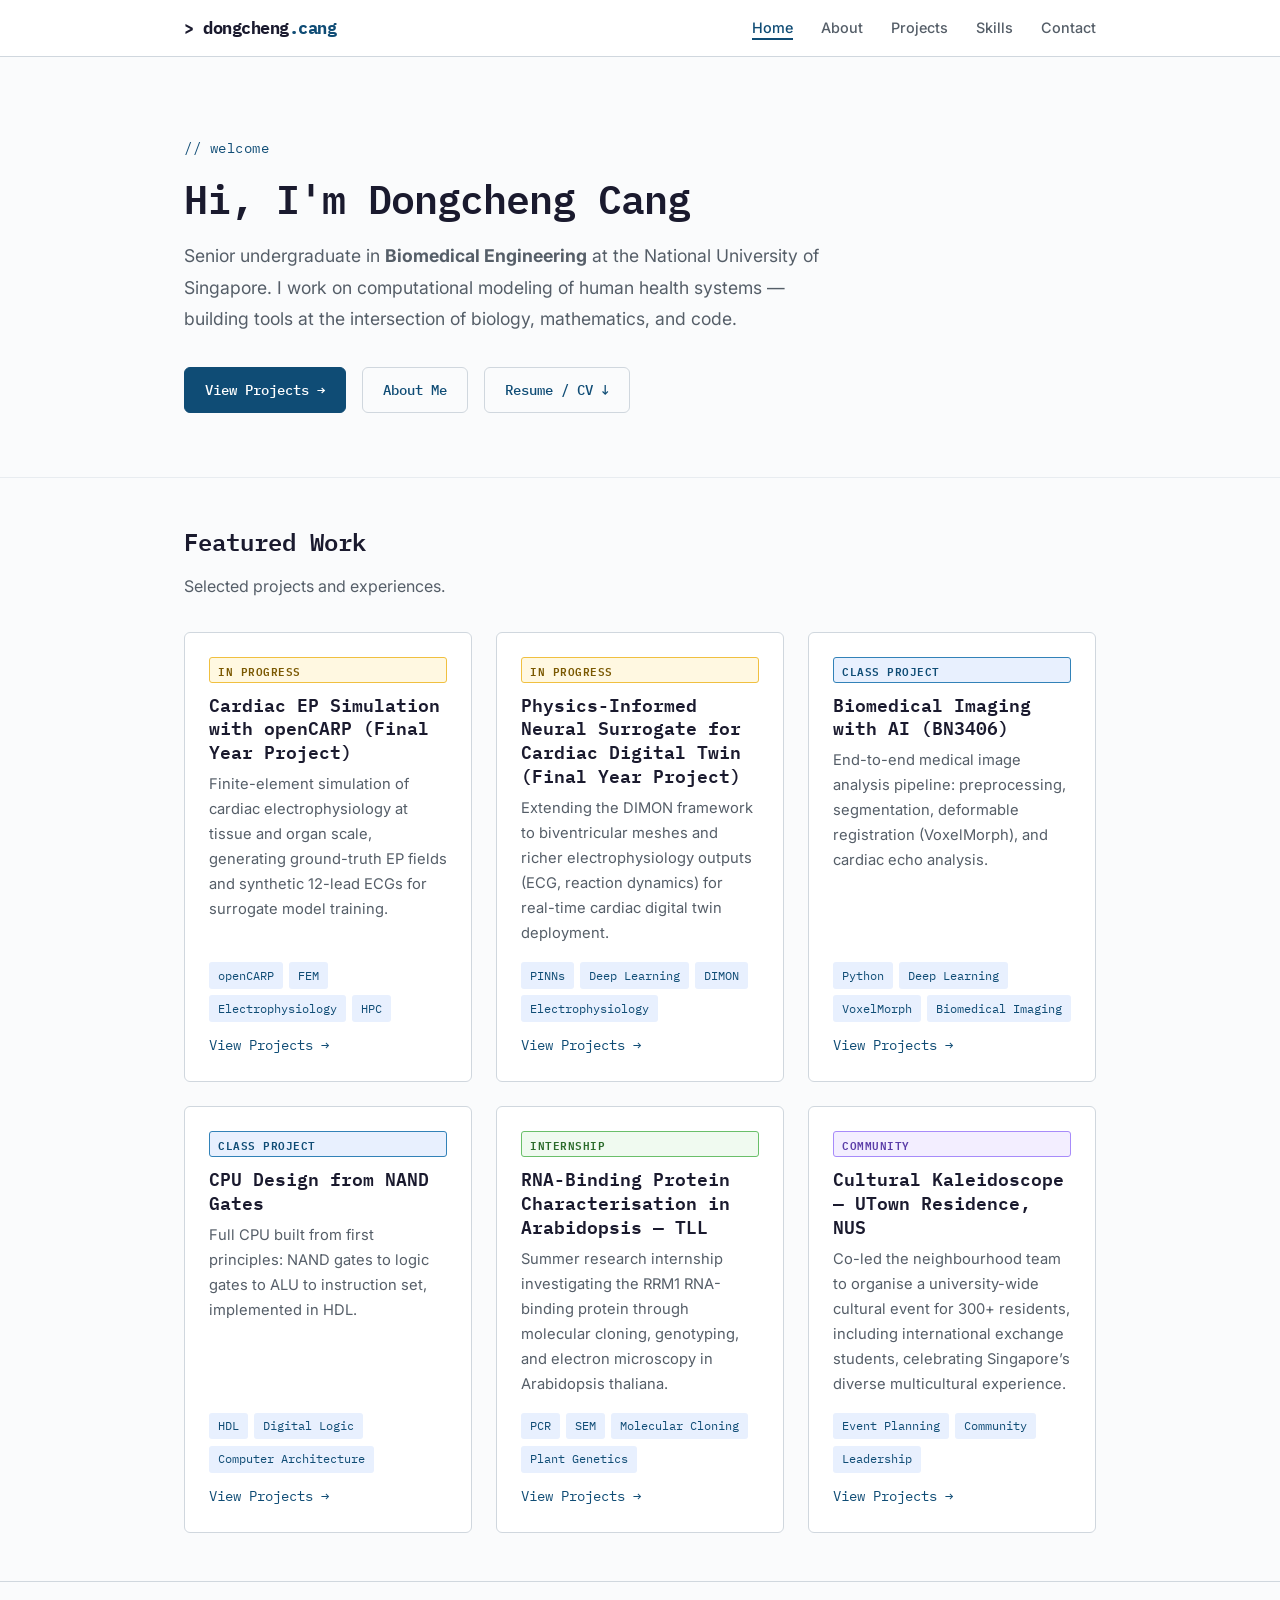
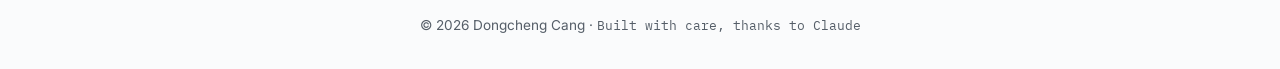
==== commit 75b9cfce: "Add Cultural Kaleidoscope as featured project, broaden Featured Work scope - Cultural Kaleidoscope: " ====
--- a/index.html
+++ b/index.html
@@ -52,7 +52,7 @@
     <div class="container">
       <div class="section-header">
         <h2>Featured Work</h2>
-        <p>Selected projects in computational health and biomedical engineering.</p>
+        <p>Selected projects and experiences.</p>
       </div>
       <div class="card-grid" id="featured-grid"></div>
     </div>
@@ -67,7 +67,7 @@
           const tagsHTML = p.tags.map(function (t) {
             return '<span class="tag">' + t + '</span>';
           }).join('');
-          const badgeCls = p.status === 'In Progress' ? 'status-inprogress' : p.status === 'Internship' ? 'status-internship' : 'status-class';
+          const badgeCls = p.status === 'In Progress' ? 'status-inprogress' : p.status === 'Internship' ? 'status-internship' : p.status === 'Community' ? 'status-community' : 'status-class';
           const badgeHTML = p.status ? '<span class="status-badge ' + badgeCls + '">' + p.status + '</span>' : '';
           return [
             '<div class="card">',
--- a/css/style.css
+++ b/css/style.css
@@ -443,6 +443,12 @@
   border: 1px solid var(--accent-light);
 }
 
+.status-community {
+  background: #f3eeff;
+  color: #5b3ea8;
+  border: 1px solid #a78bfa;
+}
+
 .status-internship {
   background: #f0faf0;
   color: #2a6b2a;
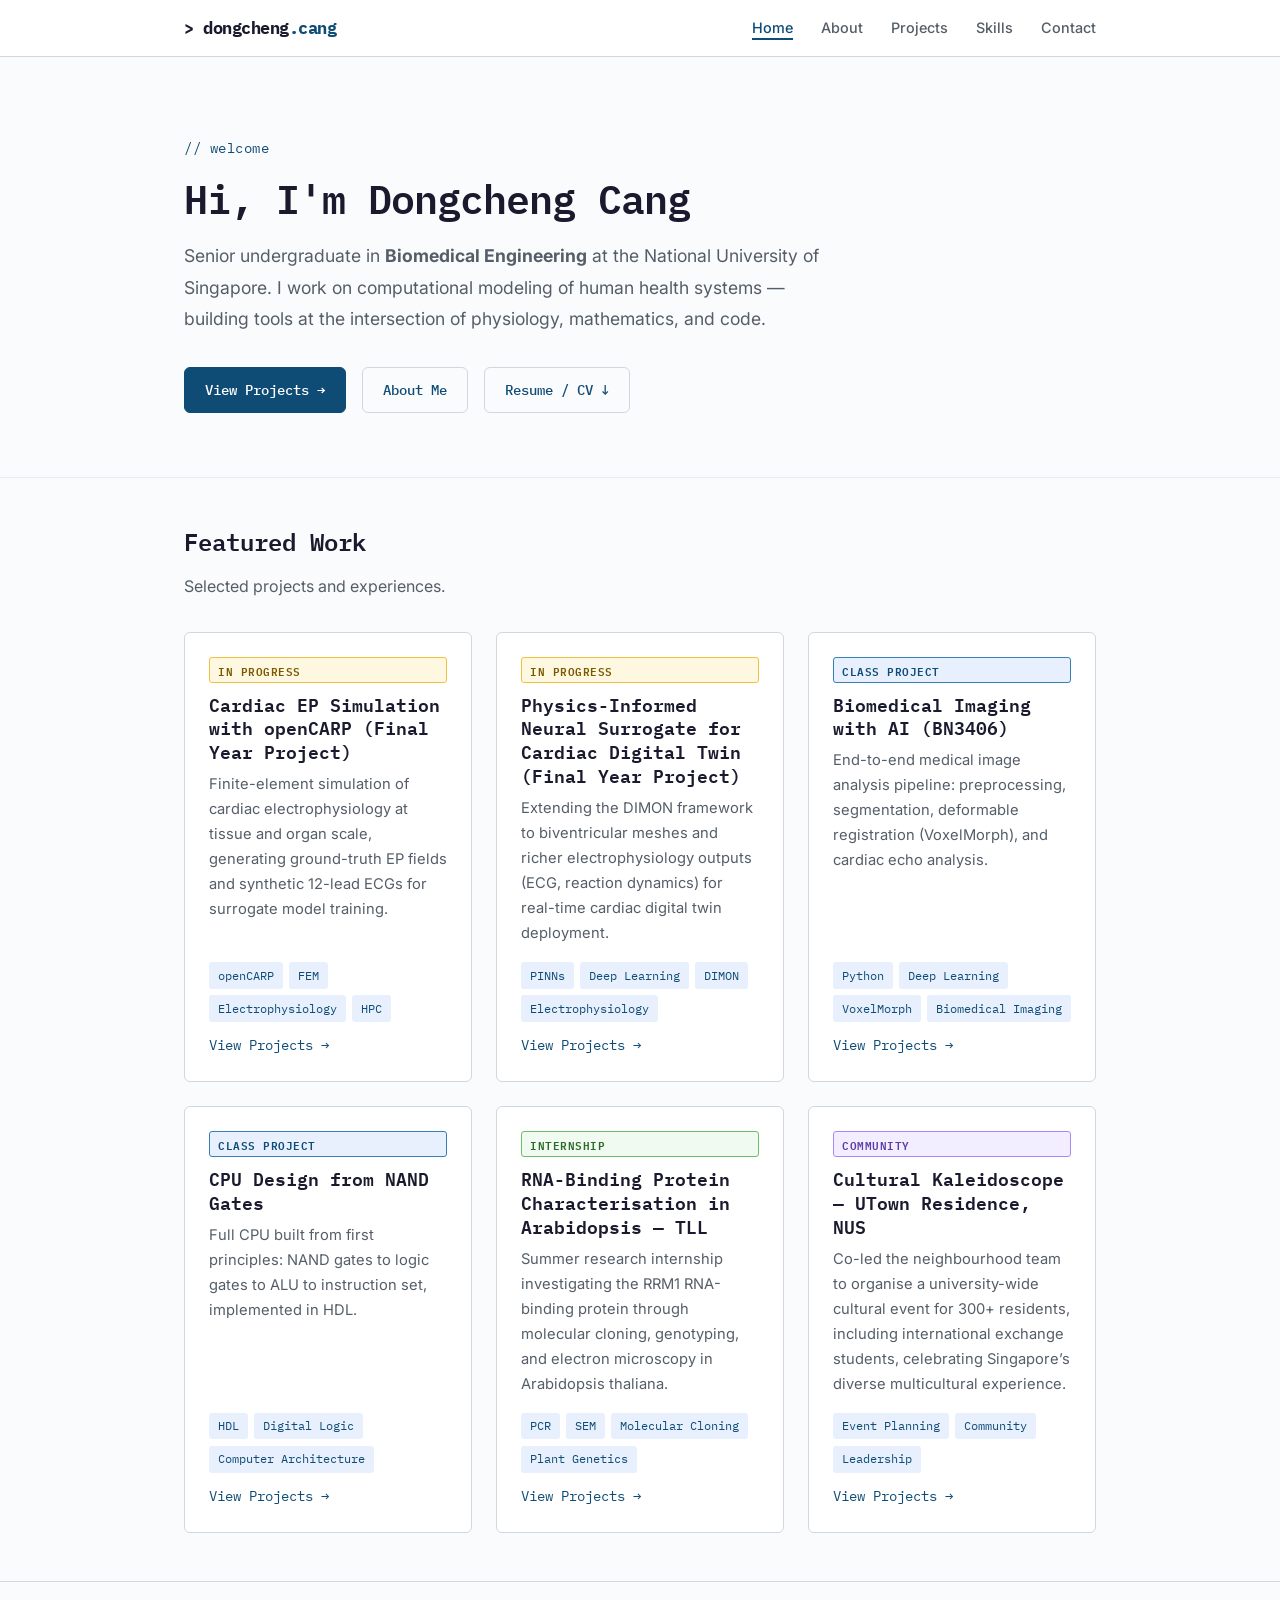
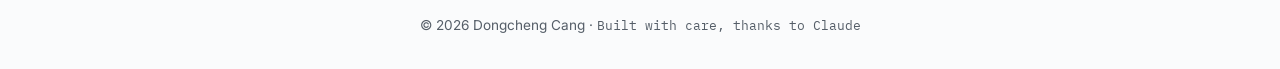
==== commit 1869ff2b: "Fix hero: biology → physiology Co-Authored-By: Claude Sonnet 4.6 <noreply@anthropic.com>" ====
--- a/index.html
+++ b/index.html
@@ -36,7 +36,7 @@
           Senior undergraduate in <strong>Biomedical Engineering</strong> at the
           National University of Singapore. I work on computational modeling of
           human health systems &mdash; building tools at the intersection of
-          biology, mathematics, and code.
+          physiology, mathematics, and code.
         </p>
         <div class="hero-links">
           <a href="projects.html" class="btn btn-primary">View Projects &rarr;</a>
